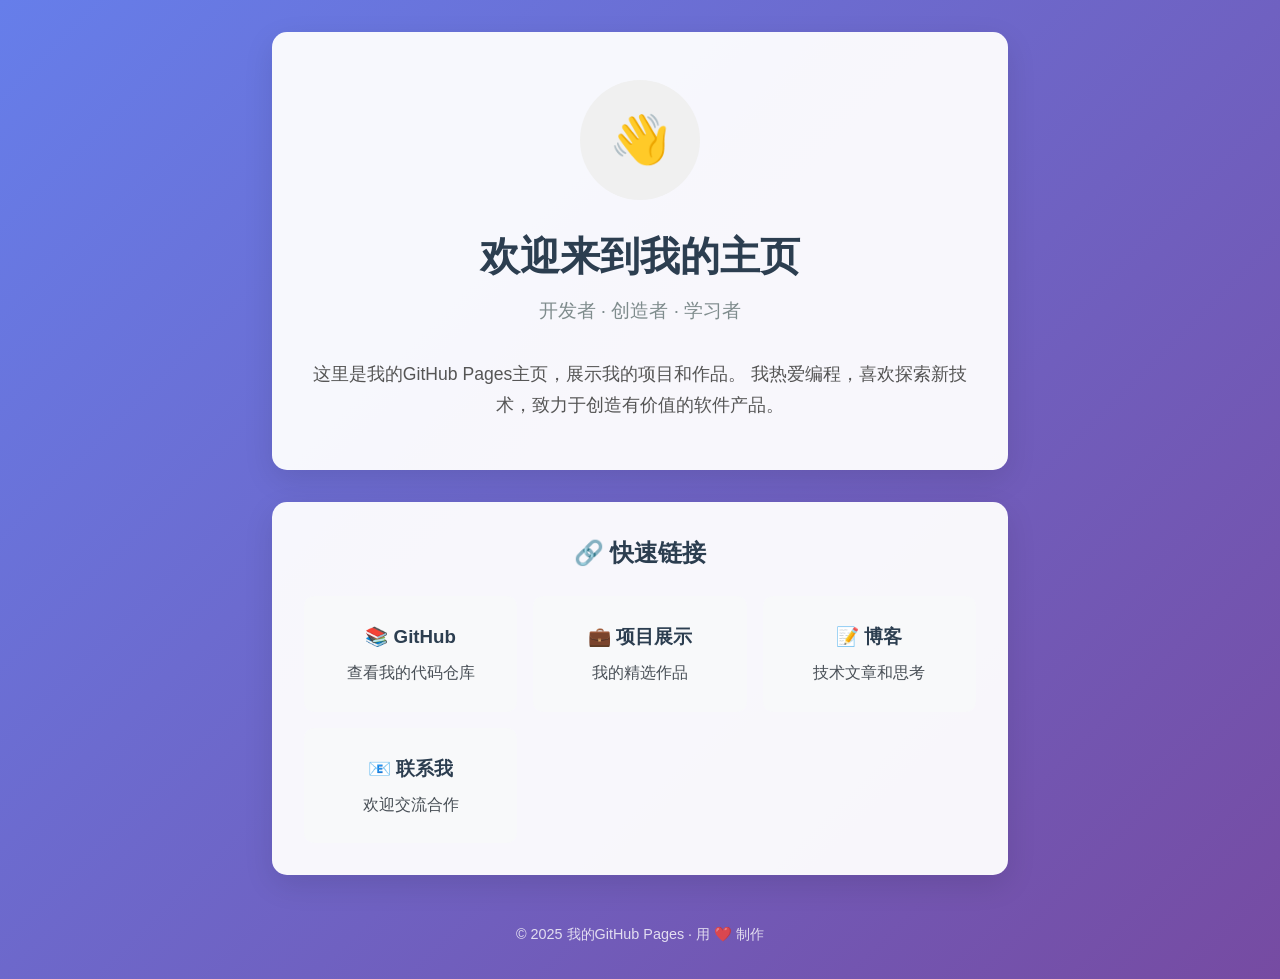
==== index.html @ 1a3c3fbe "init" ====
<!DOCTYPE html>
<html lang="zh-CN">
<head>
    <meta charset="UTF-8">
    <meta name="viewport" content="width=device-width, initial-scale=1.0">
    <title>我的GitHub Pages主页</title>
    <style>
        * {
            margin: 0;
            padding: 0;
            box-sizing: border-box;
        }
        
        body {
            font-family: -apple-system, BlinkMacSystemFont, 'Segoe UI', Roboto, sans-serif;
            line-height: 1.6;
            color: #333;
            background: linear-gradient(135deg, #667eea 0%, #764ba2 100%);
            min-height: 100vh;
        }
        
        .container {
            max-width: 800px;
            margin: 0 auto;
            padding: 2rem;
            text-align: center;
        }
        
        .header {
            background: rgba(255, 255, 255, 0.95);
            border-radius: 15px;
            padding: 3rem 2rem;
            margin-bottom: 2rem;
            box-shadow: 0 10px 30px rgba(0, 0, 0, 0.1);
        }
        
        .avatar {
            width: 120px;
            height: 120px;
            border-radius: 50%;
            margin: 0 auto 1.5rem;
            background: #f0f0f0;
            display: flex;
            align-items: center;
            justify-content: center;
            font-size: 3rem;
            color: #666;
        }
        
        h1 {
            color: #2c3e50;
            margin-bottom: 0.5rem;
            font-size: 2.5rem;
        }
        
        .subtitle {
            color: #7f8c8d;
            font-size: 1.2rem;
            margin-bottom: 2rem;
        }
        
        .description {
            color: #555;
            font-size: 1.1rem;
            line-height: 1.8;
        }
        
        .links {
            background: rgba(255, 255, 255, 0.95);
            border-radius: 15px;
            padding: 2rem;
            box-shadow: 0 10px 30px rgba(0, 0, 0, 0.1);
        }
        
        .links h2 {
            color: #2c3e50;
            margin-bottom: 1.5rem;
        }
        
        .link-grid {
            display: grid;
            grid-template-columns: repeat(auto-fit, minmax(200px, 1fr));
            gap: 1rem;
        }
        
        .link-item {
            background: #f8f9fa;
            padding: 1.5rem;
            border-radius: 10px;
            text-decoration: none;
            color: #495057;
            transition: all 0.3s ease;
            border: 2px solid transparent;
        }
        
        .link-item:hover {
            transform: translateY(-5px);
            box-shadow: 0 5px 20px rgba(0, 0, 0, 0.1);
            border-color: #667eea;
        }
        
        .link-item h3 {
            color: #2c3e50;
            margin-bottom: 0.5rem;
        }
        
        .footer {
            margin-top: 3rem;
            color: rgba(255, 255, 255, 0.8);
            font-size: 0.9rem;
        }
        
        @media (max-width: 768px) {
            .container {
                padding: 1rem;
            }
            
            .header {
                padding: 2rem 1rem;
            }
            
            h1 {
                font-size: 2rem;
            }
            
            .link-grid {
                grid-template-columns: 1fr;
            }
        }
    </style>
</head>
<body>
    <div class="container">
        <div class="header">
            <div class="avatar">👋</div>
            <h1>欢迎来到我的主页</h1>
            <p class="subtitle">开发者 · 创造者 · 学习者</p>
            <p class="description">
                这里是我的GitHub Pages主页，展示我的项目和作品。
                我热爱编程，喜欢探索新技术，致力于创造有价值的软件产品。
            </p>
        </div>
        
        <div class="links">
            <h2>🔗 快速链接</h2>
            <div class="link-grid">
                <a href="https://github.com/[你的用户名]" class="link-item" target="_blank">
                    <h3>📚 GitHub</h3>
                    <p>查看我的代码仓库</p>
                </a>
                
                <a href="#" class="link-item">
                    <h3>💼 项目展示</h3>
                    <p>我的精选作品</p>
                </a>
                
                <a href="#" class="link-item">
                    <h3>📝 博客</h3>
                    <p>技术文章和思考</p>
                </a>
                
                <a href="#" class="link-item">
                    <h3>📧 联系我</h3>
                    <p>欢迎交流合作</p>
                </a>
            </div>
        </div>
        
        <div class="footer">
            <p>© 2025 我的GitHub Pages · 用 ❤️ 制作</p>
        </div>
    </div>
</body>
</html>
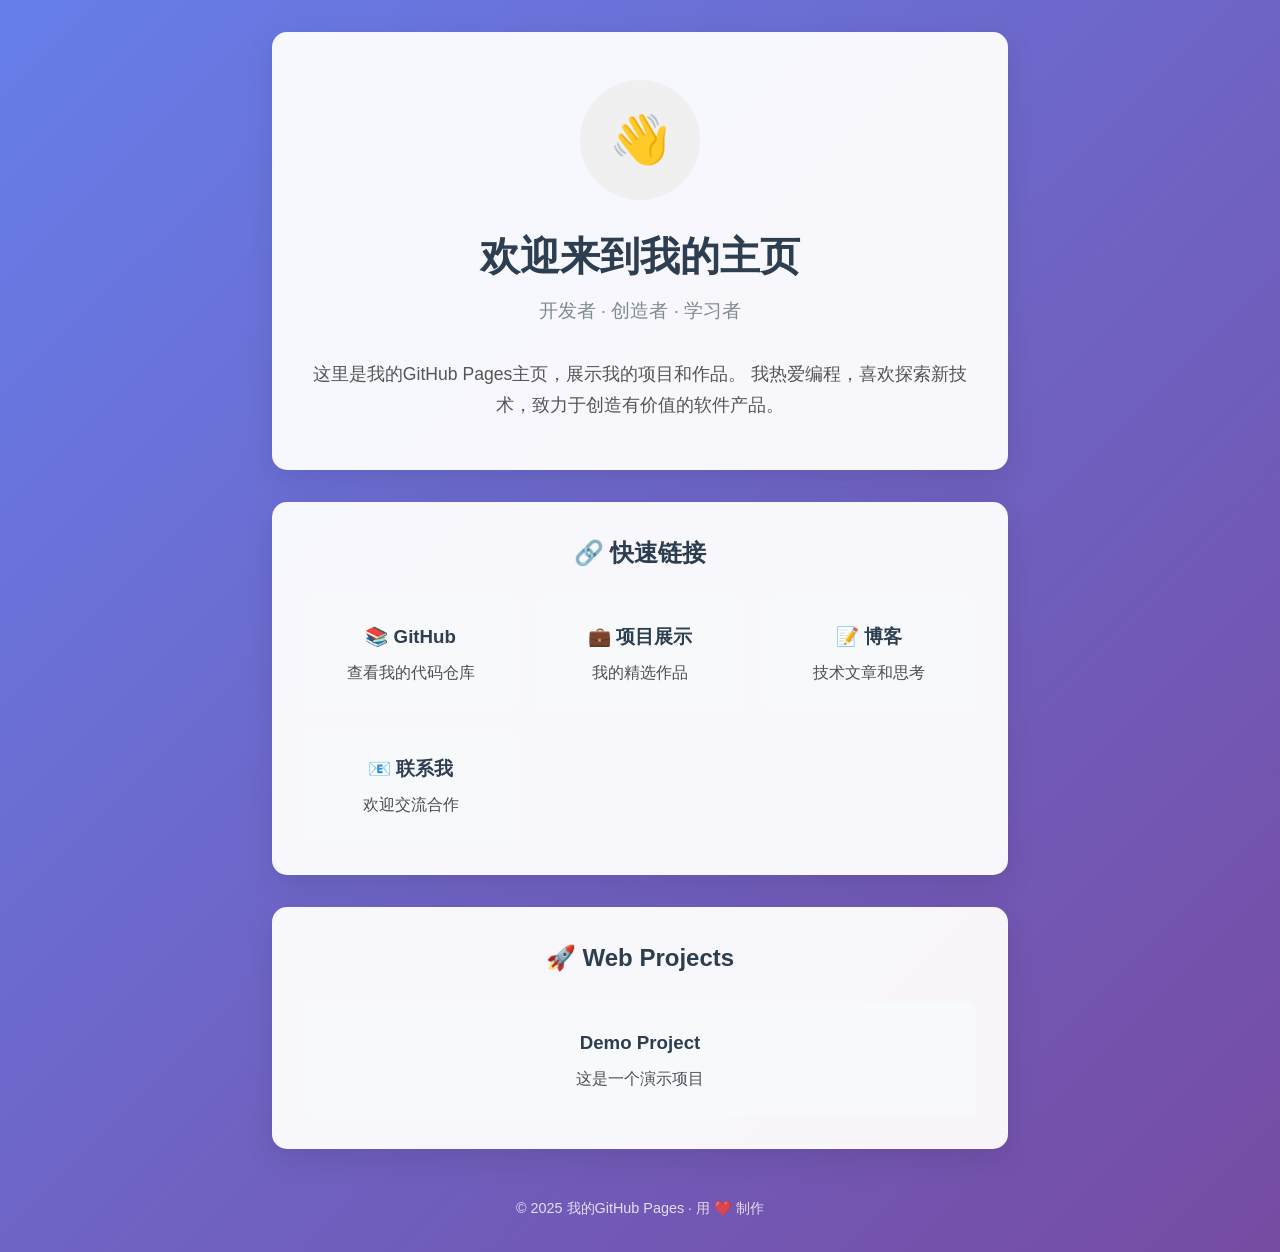
==== commit ba9d4175: "Add support for multiple web projects by creating a demo project and linking it in the main index.ht" ====
--- a/index.html
+++ b/index.html
@@ -165,6 +165,16 @@
                 </a>
             </div>
         </div>
+
+        <div class="links" style="margin-top: 2rem;">
+            <h2>🚀 Web Projects</h2>
+            <div class="link-grid">
+                <a href="./demo-project/" class="link-item">
+                    <h3>Demo Project</h3>
+                    <p>这是一个演示项目</p>
+                </a>
+            </div>
+        </div>
         
         <div class="footer">
             <p>© 2025 我的GitHub Pages · 用 ❤️ 制作</p>
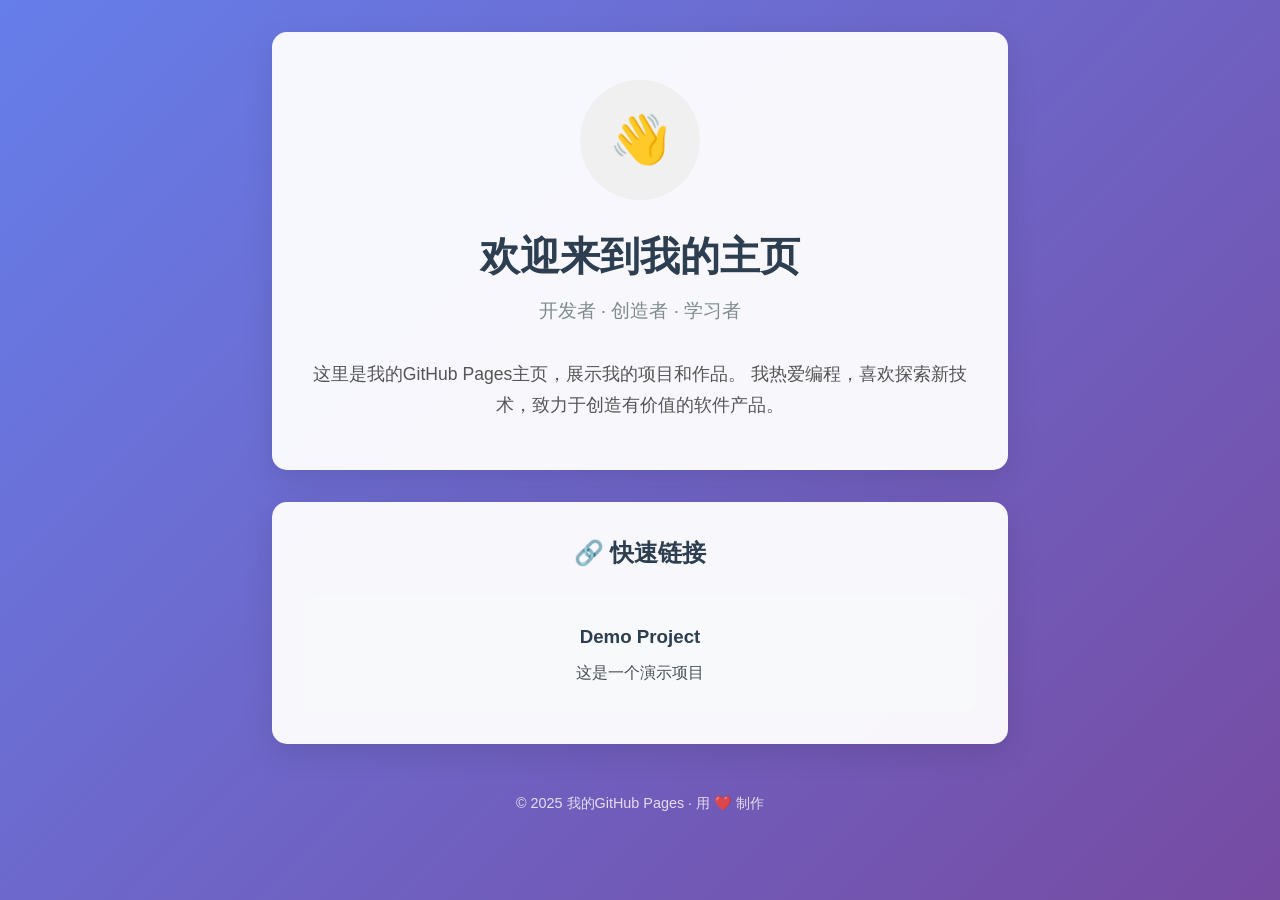
==== commit 81c3298e: "Update index.html" ====
--- a/index.html
+++ b/index.html
@@ -144,31 +144,6 @@
         <div class="links">
             <h2>🔗 快速链接</h2>
             <div class="link-grid">
-                <a href="https://github.com/[你的用户名]" class="link-item" target="_blank">
-                    <h3>📚 GitHub</h3>
-                    <p>查看我的代码仓库</p>
-                </a>
-                
-                <a href="#" class="link-item">
-                    <h3>💼 项目展示</h3>
-                    <p>我的精选作品</p>
-                </a>
-                
-                <a href="#" class="link-item">
-                    <h3>📝 博客</h3>
-                    <p>技术文章和思考</p>
-                </a>
-                
-                <a href="#" class="link-item">
-                    <h3>📧 联系我</h3>
-                    <p>欢迎交流合作</p>
-                </a>
-            </div>
-        </div>
-
-        <div class="links" style="margin-top: 2rem;">
-            <h2>🚀 Web Projects</h2>
-            <div class="link-grid">
                 <a href="./demo-project/" class="link-item">
                     <h3>Demo Project</h3>
                     <p>这是一个演示项目</p>
@@ -181,4 +156,4 @@
         </div>
     </div>
 </body>
-</html>+</html>
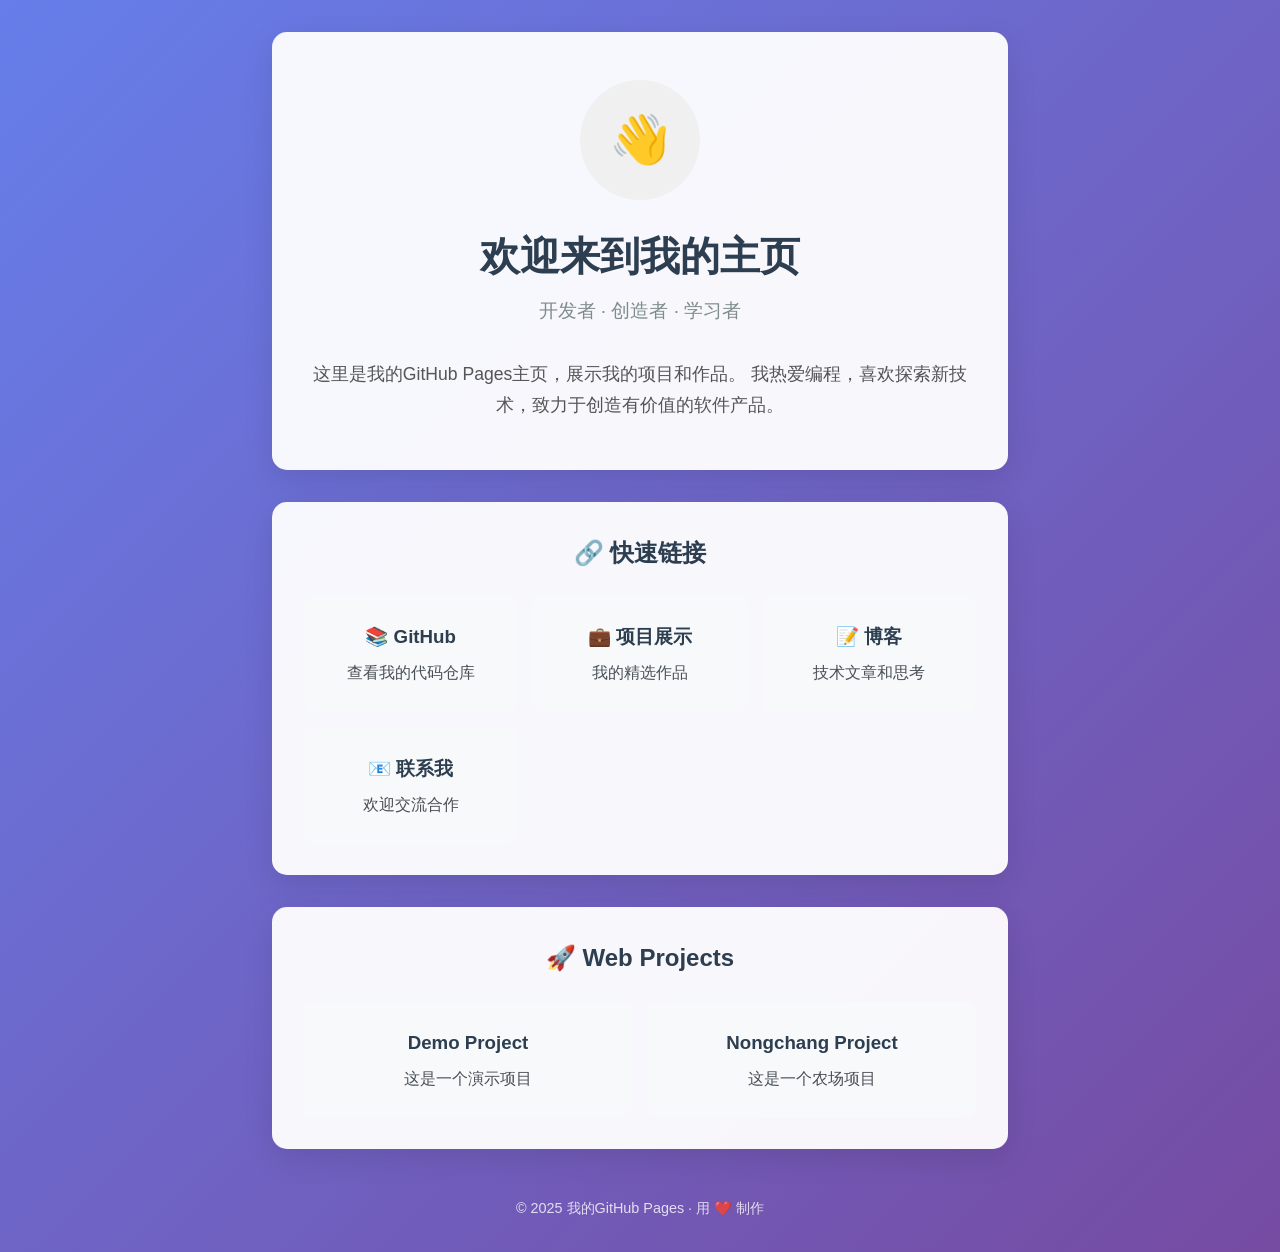
==== commit 78364a58: "Add Nongchang (Farm) Game project and link to homepage Co-authored-by: ZilongChangshan <154969276+Zi" ====
--- a/index.html
+++ b/index.html
@@ -144,9 +144,38 @@
         <div class="links">
             <h2>🔗 快速链接</h2>
             <div class="link-grid">
+                <a href="https://github.com/[你的用户名]" class="link-item" target="_blank">
+                    <h3>📚 GitHub</h3>
+                    <p>查看我的代码仓库</p>
+                </a>
+                
+                <a href="#" class="link-item">
+                    <h3>💼 项目展示</h3>
+                    <p>我的精选作品</p>
+                </a>
+                
+                <a href="#" class="link-item">
+                    <h3>📝 博客</h3>
+                    <p>技术文章和思考</p>
+                </a>
+                
+                <a href="#" class="link-item">
+                    <h3>📧 联系我</h3>
+                    <p>欢迎交流合作</p>
+                </a>
+            </div>
+        </div>
+
+        <div class="links" style="margin-top: 2rem;">
+            <h2>🚀 Web Projects</h2>
+            <div class="link-grid">
                 <a href="./demo-project/" class="link-item">
                     <h3>Demo Project</h3>
                     <p>这是一个演示项目</p>
+                </a>
+                <a href="./nongchang/" class="link-item">
+                    <h3>Nongchang Project</h3>
+                    <p>这是一个农场项目</p>
                 </a>
             </div>
         </div>
@@ -156,4 +185,4 @@
         </div>
     </div>
 </body>
-</html>
+</html>
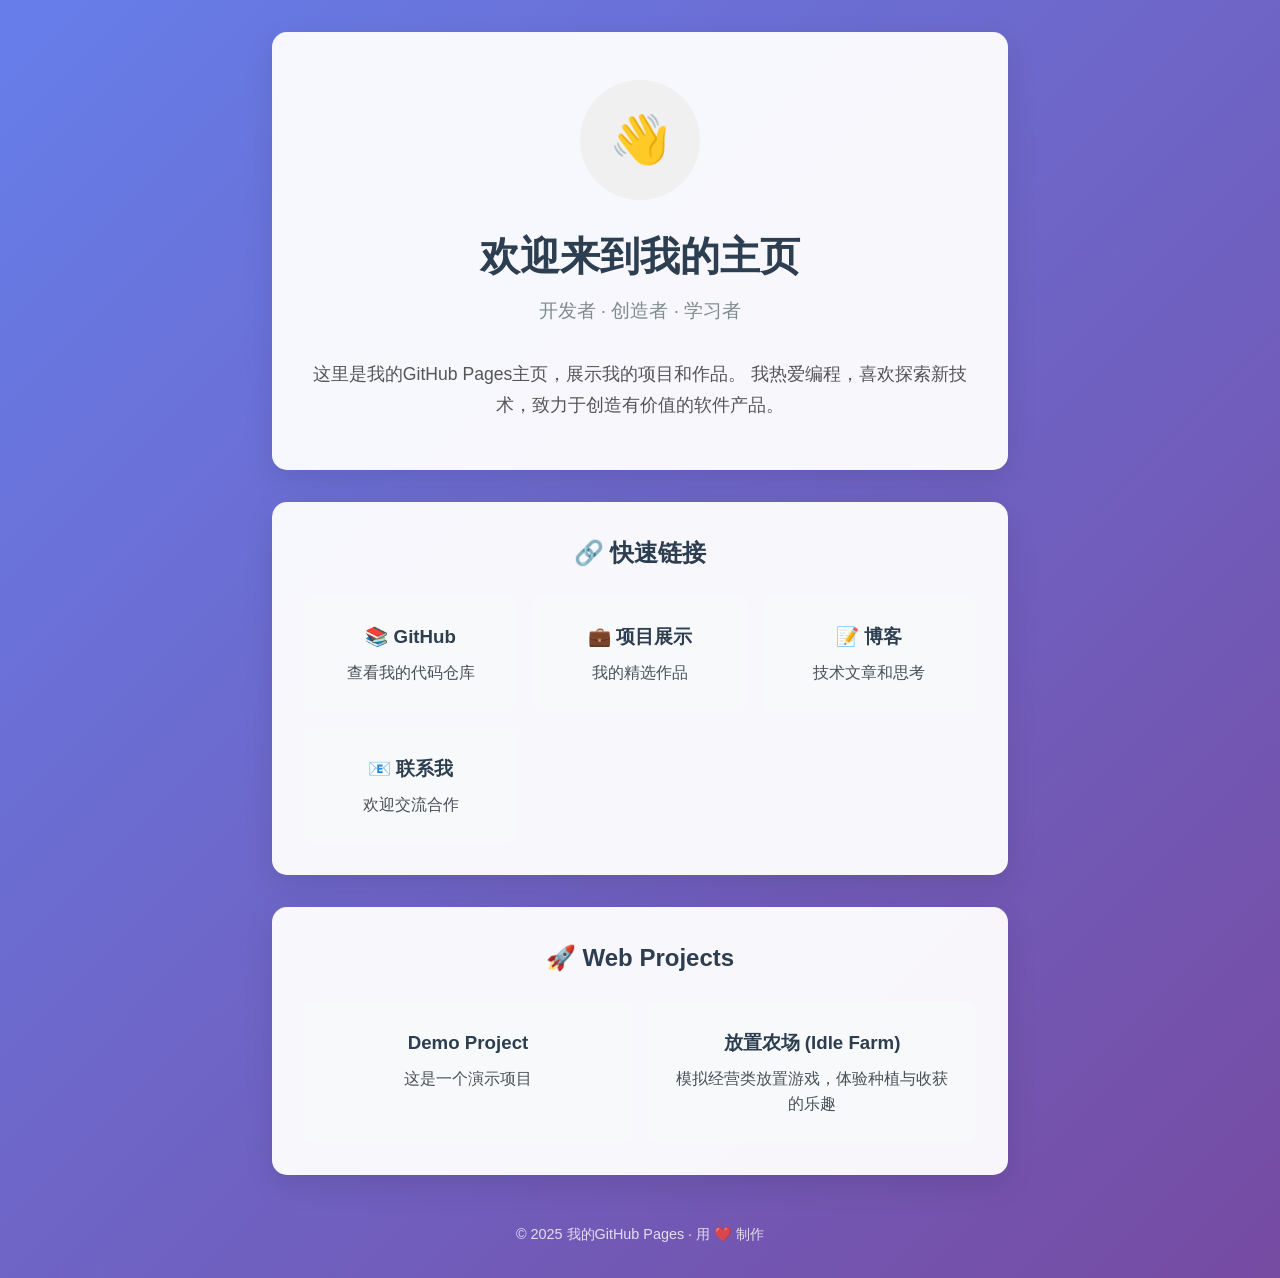
==== commit fbf33b23: "feat: add Idle Farm game as a sub-project - Implement `nongchang/` directory with `index.html`, `sty" ====
--- a/index.html
+++ b/index.html
@@ -174,8 +174,8 @@
                     <p>这是一个演示项目</p>
                 </a>
                 <a href="./nongchang/" class="link-item">
-                    <h3>Nongchang Project</h3>
-                    <p>这是一个农场项目</p>
+                    <h3>放置农场 (Idle Farm)</h3>
+                    <p>模拟经营类放置游戏，体验种植与收获的乐趣</p>
                 </a>
             </div>
         </div>
